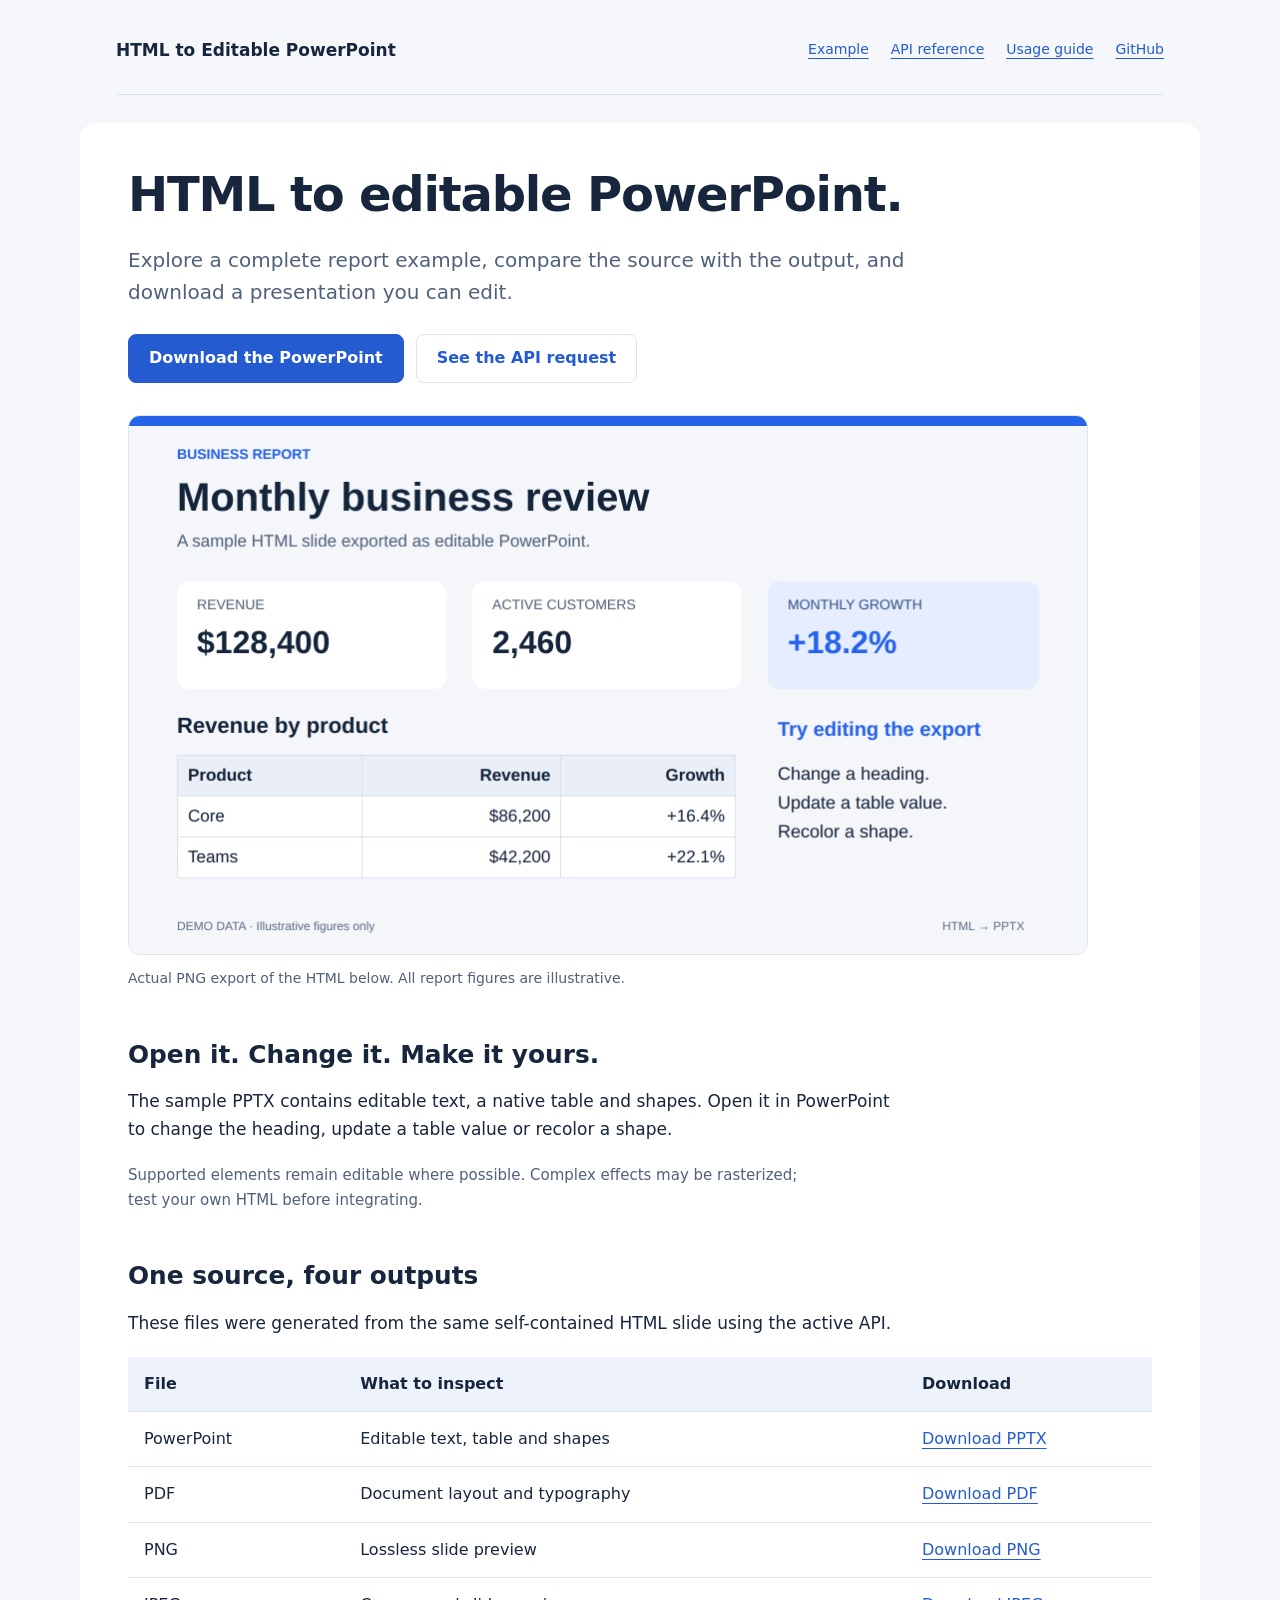
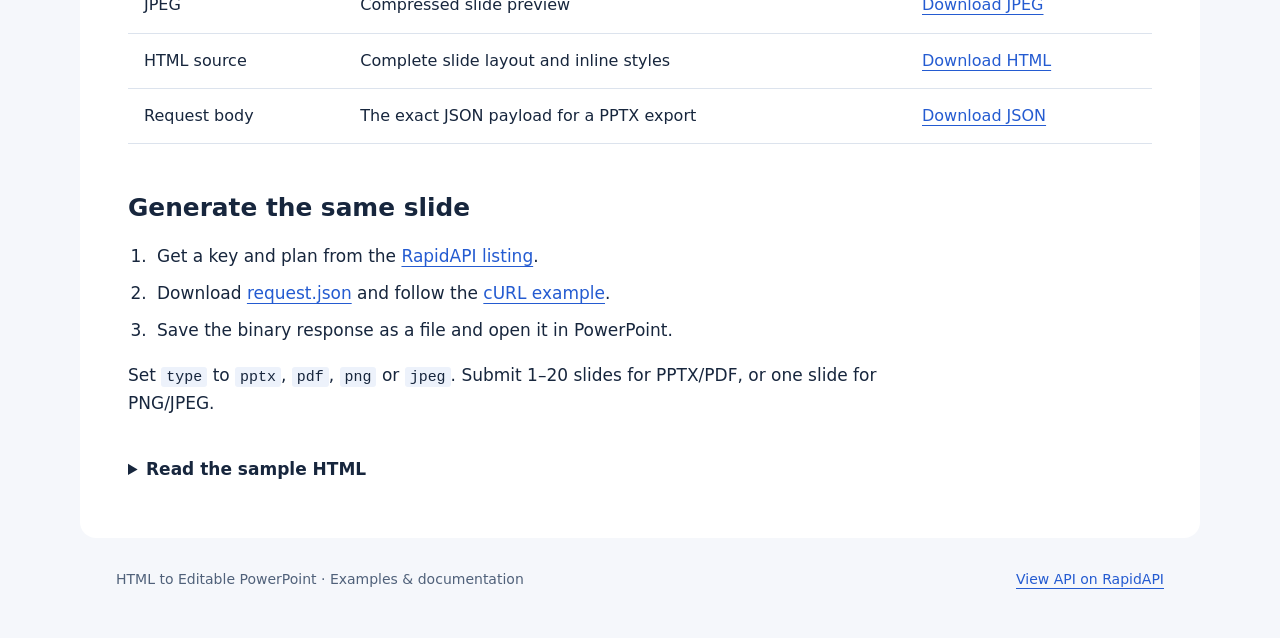
==== index.html @ c00c4b7a "feat(site): add responsive examples and integration documentation" ====
<!doctype html><html lang="en"><head><meta charset="utf-8"><meta name="viewport" content="width=device-width,initial-scale=1">
<title>HTML to Editable PowerPoint — example &amp; documentation</title><meta name="description" content="Download a real editable PowerPoint example, inspect its HTML source, and learn how to export PPTX, PDF, PNG and JPEG through the API.">
<link rel="stylesheet" href="styles.css"><script src="site.js" defer></script>
<meta property="og:title" content="HTML to Editable PowerPoint — example &amp; documentation"><meta property="og:description" content="Download a real editable PowerPoint example, inspect its HTML source, and learn how to export PPTX, PDF, PNG and JPEG through the API."><meta property="og:type" content="website">
</head><body><a class="skip" href="#main">Skip to content</a><header><nav aria-label="Main navigation"><a class="brand" href="./">HTML to Editable PowerPoint</a><div class="nav-links"><a href="./">Example</a><a href="api-reference.html">API reference</a><a href="usage.html">Usage guide</a><a href="https://github.com/html-to-powerpoint/html-to-editable-powerpoint">GitHub</a></div></nav></header><main id="main"><section class="intro"><h1>HTML to editable PowerPoint.</h1><p>Explore a complete report example, compare the source with the output, and download a presentation you can edit.</p><div class="actions"><a class="button primary" href="examples/monthly-report.pptx" download>Download the PowerPoint</a><a class="button" href="api-reference.html#curl-example">See the API request</a></div></section>
<figure class="example"><img src="examples/monthly-report.png" width="960" height="540" alt="Generated monthly business review slide with illustrative revenue figures, a revenue table and instructions to edit the export"><figcaption>Actual PNG export of the HTML below. All report figures are illustrative.</figcaption></figure>
<section><h2>Open it. Change it. Make it yours.</h2><p>The sample PPTX contains editable text, a native table and shapes. Open it in PowerPoint to change the heading, update a table value or recolor a shape.</p><p class="note">Supported elements remain editable where possible. Complex effects may be rasterized; test your own HTML before integrating.</p></section>
<section id="downloads"><h2>One source, four outputs</h2><p>These files were generated from the same self-contained HTML slide using the active API.</p><div class="table-scroll" tabindex="0" role="region" aria-label="Sample downloads"><table><thead><tr><th>File</th><th>What to inspect</th><th>Download</th></tr></thead><tbody>
<tr><td>PowerPoint</td><td>Editable text, table and shapes</td><td><a href="examples/monthly-report.pptx" download>Download PPTX</a></td></tr>
<tr><td>PDF</td><td>Document layout and typography</td><td><a href="examples/monthly-report.pdf" download>Download PDF</a></td></tr>
<tr><td>PNG</td><td>Lossless slide preview</td><td><a href="examples/monthly-report.png" download>Download PNG</a></td></tr>
<tr><td>JPEG</td><td>Compressed slide preview</td><td><a href="examples/monthly-report.jpeg" download>Download JPEG</a></td></tr>
<tr><td>HTML source</td><td>Complete slide layout and inline styles</td><td><a href="examples/monthly-report.html" download>Download HTML</a></td></tr>
<tr><td>Request body</td><td>The exact JSON payload for a PPTX export</td><td><a href="examples/request.json" download>Download JSON</a></td></tr></tbody></table></div></section>
<section><h2>Generate the same slide</h2><ol><li>Get a key and plan from the <a href="https://rapidapi.com/zhouxinyu1001/api/html-to-editable-powerpoint">RapidAPI listing</a>.</li><li>Download <a href="examples/request.json" download>request.json</a> and follow the <a href="api-reference.html#curl-example">cURL example</a>.</li><li>Save the binary response as a file and open it in PowerPoint.</li></ol><p>Set <code>type</code> to <code>pptx</code>, <code>pdf</code>, <code>png</code> or <code>jpeg</code>. Submit 1–20 slides for PPTX/PDF, or one slide for PNG/JPEG.</p>
<details><summary>Read the sample HTML</summary><pre><code>&lt;!doctype html&gt;
&lt;html lang=&quot;en&quot;&gt;
&lt;head&gt;&lt;meta charset=&quot;utf-8&quot;&gt;&lt;title&gt;Monthly business review&lt;/title&gt;&lt;/head&gt;
&lt;body style=&quot;margin:0;width:960px;height:540px;background:#f4f6fa;font-family:Arial;color:#14243a&quot;&gt;
&lt;div style=&quot;position:absolute;left:0;top:0;width:960px;height:10px;background:#2563eb&quot;&gt;&lt;/div&gt;
&lt;p style=&quot;position:absolute;left:48px;top:30px;margin:0;font-size:14px;font-weight:bold;color:#2563eb&quot;&gt;BUSINESS REPORT&lt;/p&gt;
&lt;h1 style=&quot;position:absolute;left:48px;top:60px;margin:0;font-size:40px&quot;&gt;Monthly business review&lt;/h1&gt;
&lt;p style=&quot;position:absolute;left:48px;top:116px;margin:0;font-size:17px;color:#53647a&quot;&gt;A sample HTML slide exported as editable PowerPoint.&lt;/p&gt;
&lt;div style=&quot;position:absolute;left:48px;top:166px;width:270px;height:108px;background:#ffffff;border-radius:12px&quot;&gt;&lt;/div&gt;
&lt;p style=&quot;position:absolute;left:68px;top:181px;margin:0;font-size:14px;color:#53647a&quot;&gt;REVENUE&lt;/p&gt;
&lt;p style=&quot;position:absolute;left:68px;top:209px;margin:0;font-size:32px;font-weight:bold&quot;&gt;$128,400&lt;/p&gt;
&lt;div style=&quot;position:absolute;left:344px;top:166px;width:270px;height:108px;background:#ffffff;border-radius:12px&quot;&gt;&lt;/div&gt;
&lt;p style=&quot;position:absolute;left:364px;top:181px;margin:0;font-size:14px;color:#53647a&quot;&gt;ACTIVE CUSTOMERS&lt;/p&gt;
&lt;p style=&quot;position:absolute;left:364px;top:209px;margin:0;font-size:32px;font-weight:bold&quot;&gt;2,460&lt;/p&gt;
&lt;div style=&quot;position:absolute;left:640px;top:166px;width:272px;height:108px;background:#e5edff;border-radius:12px&quot;&gt;&lt;/div&gt;
&lt;p style=&quot;position:absolute;left:660px;top:181px;margin:0;font-size:14px;color:#365487&quot;&gt;MONTHLY GROWTH&lt;/p&gt;
&lt;p style=&quot;position:absolute;left:660px;top:209px;margin:0;font-size:32px;font-weight:bold;color:#2563eb&quot;&gt;+18.2%&lt;/p&gt;
&lt;h2 style=&quot;position:absolute;left:48px;top:298px;margin:0;font-size:22px&quot;&gt;Revenue by product&lt;/h2&gt;
&lt;table style=&quot;position:absolute;left:48px;top:340px;width:560px;border-collapse:collapse;font-size:17px;background:#ffffff&quot;&gt;
&lt;tr&gt;&lt;th style=&quot;padding:10px;text-align:left;border:1px solid #dbe2ec;background:#e9eef7&quot;&gt;Product&lt;/th&gt;&lt;th style=&quot;padding:10px;text-align:right;border:1px solid #dbe2ec;background:#e9eef7&quot;&gt;Revenue&lt;/th&gt;&lt;th style=&quot;padding:10px;text-align:right;border:1px solid #dbe2ec;background:#e9eef7&quot;&gt;Growth&lt;/th&gt;&lt;/tr&gt;
&lt;tr&gt;&lt;td style=&quot;padding:10px;border:1px solid #dbe2ec&quot;&gt;Core&lt;/td&gt;&lt;td style=&quot;padding:10px;text-align:right;border:1px solid #dbe2ec&quot;&gt;$86,200&lt;/td&gt;&lt;td style=&quot;padding:10px;text-align:right;border:1px solid #dbe2ec&quot;&gt;+16.4%&lt;/td&gt;&lt;/tr&gt;
&lt;tr&gt;&lt;td style=&quot;padding:10px;border:1px solid #dbe2ec&quot;&gt;Teams&lt;/td&gt;&lt;td style=&quot;padding:10px;text-align:right;border:1px solid #dbe2ec&quot;&gt;$42,200&lt;/td&gt;&lt;td style=&quot;padding:10px;text-align:right;border:1px solid #dbe2ec&quot;&gt;+22.1%&lt;/td&gt;&lt;/tr&gt;
&lt;/table&gt;
&lt;h2 style=&quot;position:absolute;left:650px;top:304px;margin:0;font-size:20px;color:#2563eb&quot;&gt;Try editing the export&lt;/h2&gt;
&lt;p style=&quot;position:absolute;left:650px;top:345px;width:254px;margin:0;font-size:18px;line-height:1.6&quot;&gt;Change a heading.&lt;br&gt;Update a table value.&lt;br&gt;Recolor a shape.&lt;/p&gt;
&lt;p style=&quot;position:absolute;left:48px;top:505px;margin:0;font-size:12px;color:#62748b&quot;&gt;DEMO DATA · Illustrative figures only&lt;/p&gt;
&lt;p style=&quot;position:absolute;left:815px;top:505px;margin:0;font-size:12px;color:#62748b&quot;&gt;HTML → PPTX&lt;/p&gt;
&lt;/body&gt;
&lt;/html&gt;
</code></pre></details></section></main><footer><p>HTML to Editable PowerPoint · Examples & documentation</p><a href="https://rapidapi.com/zhouxinyu1001/api/html-to-editable-powerpoint">View API on RapidAPI</a></footer></body></html>
---- styles.css ----
:root{color-scheme:light;--ink:#17263d;--muted:#50617a;--blue:#245bd1;--line:#dce3ed;--paper:#fff;--surface:#f5f7fb}
*{box-sizing:border-box}html{scroll-behavior:smooth;scrollbar-color:#a7b5ca var(--surface);scroll-padding-top:24px}
body{margin:0;background:var(--surface);color:var(--ink);font:17px/1.65 system-ui,-apple-system,BlinkMacSystemFont,"Segoe UI",sans-serif}
::selection{background:#d8e5ff;color:#10264c}a{color:var(--blue);text-underline-offset:4px}a:hover{color:#173e95}
:focus-visible{outline:3px solid var(--blue);outline-offset:4px}header,main,footer{max-width:1120px;margin-inline:auto}
header{padding:28px 36px 0}nav{display:flex;align-items:center;justify-content:space-between;gap:16px;flex-wrap:wrap;border-bottom:1px solid var(--line);padding-bottom:22px}
.brand{font-size:17px;font-weight:750;text-decoration:none;color:var(--ink)}.nav-links{display:flex;flex-wrap:wrap;gap:8px 22px;font-size:14px}.nav-links a{display:inline-flex;align-items:center;min-height:44px}
main{margin-top:28px;padding:44px 48px;background:var(--paper);border-radius:16px}h1{max-width:24ch;font-size:clamp(2.1rem,4.2vw,3rem);line-height:1.15;letter-spacing:-.025em;margin:0 0 22px;text-wrap:balance}
h2{font-size:1.55rem;line-height:1.3;margin:48px 0 16px;text-wrap:balance}h3{line-height:1.35}p,li{max-width:72ch}p{margin:0 0 20px}.intro>p{font-size:20px;line-height:1.6;max-width:64ch;color:var(--muted)}
.actions{display:flex;gap:12px;flex-wrap:wrap;margin:26px 0 32px}.button{display:inline-flex;justify-content:center;align-items:center;min-height:48px;border:1px solid var(--line);border-radius:8px;padding:10px 20px;text-decoration:none;font-size:16px;font-weight:650}.primary{background:var(--blue);color:#fff;border-color:var(--blue)}.primary:hover{background:#173e95;border-color:#173e95;color:#fff}
.example{margin:32px 0 38px}.example img{display:block;max-width:100%;height:auto;border:1px solid var(--line);border-radius:12px}figcaption{font-size:14px;color:var(--muted);padding-top:12px}.note{color:var(--muted);font-size:15px}
.table-scroll{overflow-x:auto;margin:20px 0 30px}table{border-collapse:collapse;width:100%;font-size:16px;font-variant-numeric:tabular-nums}td,th{padding:14px 16px;border-bottom:1px solid var(--line);text-align:left;vertical-align:top}th{background:#edf2fb;font-weight:650}td:last-child a{white-space:nowrap}
pre{position:relative;background:#101d32;color:#e7efff;padding:25px;overflow:auto;border-radius:10px;max-width:100%;font-size:14px;line-height:1.65}code{font-family:ui-monospace,SFMono-Regular,Consolas,monospace;font-size:.88em}pre code{font-size:inherit}p code,td code,li code{background:#edf2fb;padding:2px 5px;border-radius:3px}
details{margin-top:28px}summary{cursor:pointer;font-weight:650;min-height:44px;padding-block:10px}summary:hover{color:var(--blue)}ol{padding-left:24px}li{padding-left:5px;margin:9px 0}.copy-code{background:#edf2fb;color:#17263d;border:0;border-radius:6px;padding:10px 14px;min-height:44px;font:600 14px system-ui;cursor:pointer;margin-bottom:8px}.copy-code:hover{background:#d8e5ff}.copy-status{font-size:14px;color:var(--muted);margin-left:12px}
footer{padding:30px 36px 48px;display:flex;justify-content:space-between;gap:20px;flex-wrap:wrap;font-size:14px;color:var(--muted)}footer p{margin:0}.skip{position:absolute;left:20px;top:-100px;background:#fff;padding:12px;z-index:10}.skip:focus{top:10px}
@media(max-width:700px){header{padding:18px 20px 0}.nav-links{gap:4px 18px}main{margin-top:16px;padding:28px 20px;border-radius:0}.intro>p{font-size:18px}.actions{display:grid;grid-template-columns:1fr}.table-scroll table{min-width:540px}pre{padding:18px;font-size:13px}footer{padding:26px 20px}.example{margin-top:24px}h2{margin-top:36px}}
@media(prefers-reduced-motion:reduce){html{scroll-behavior:auto}}
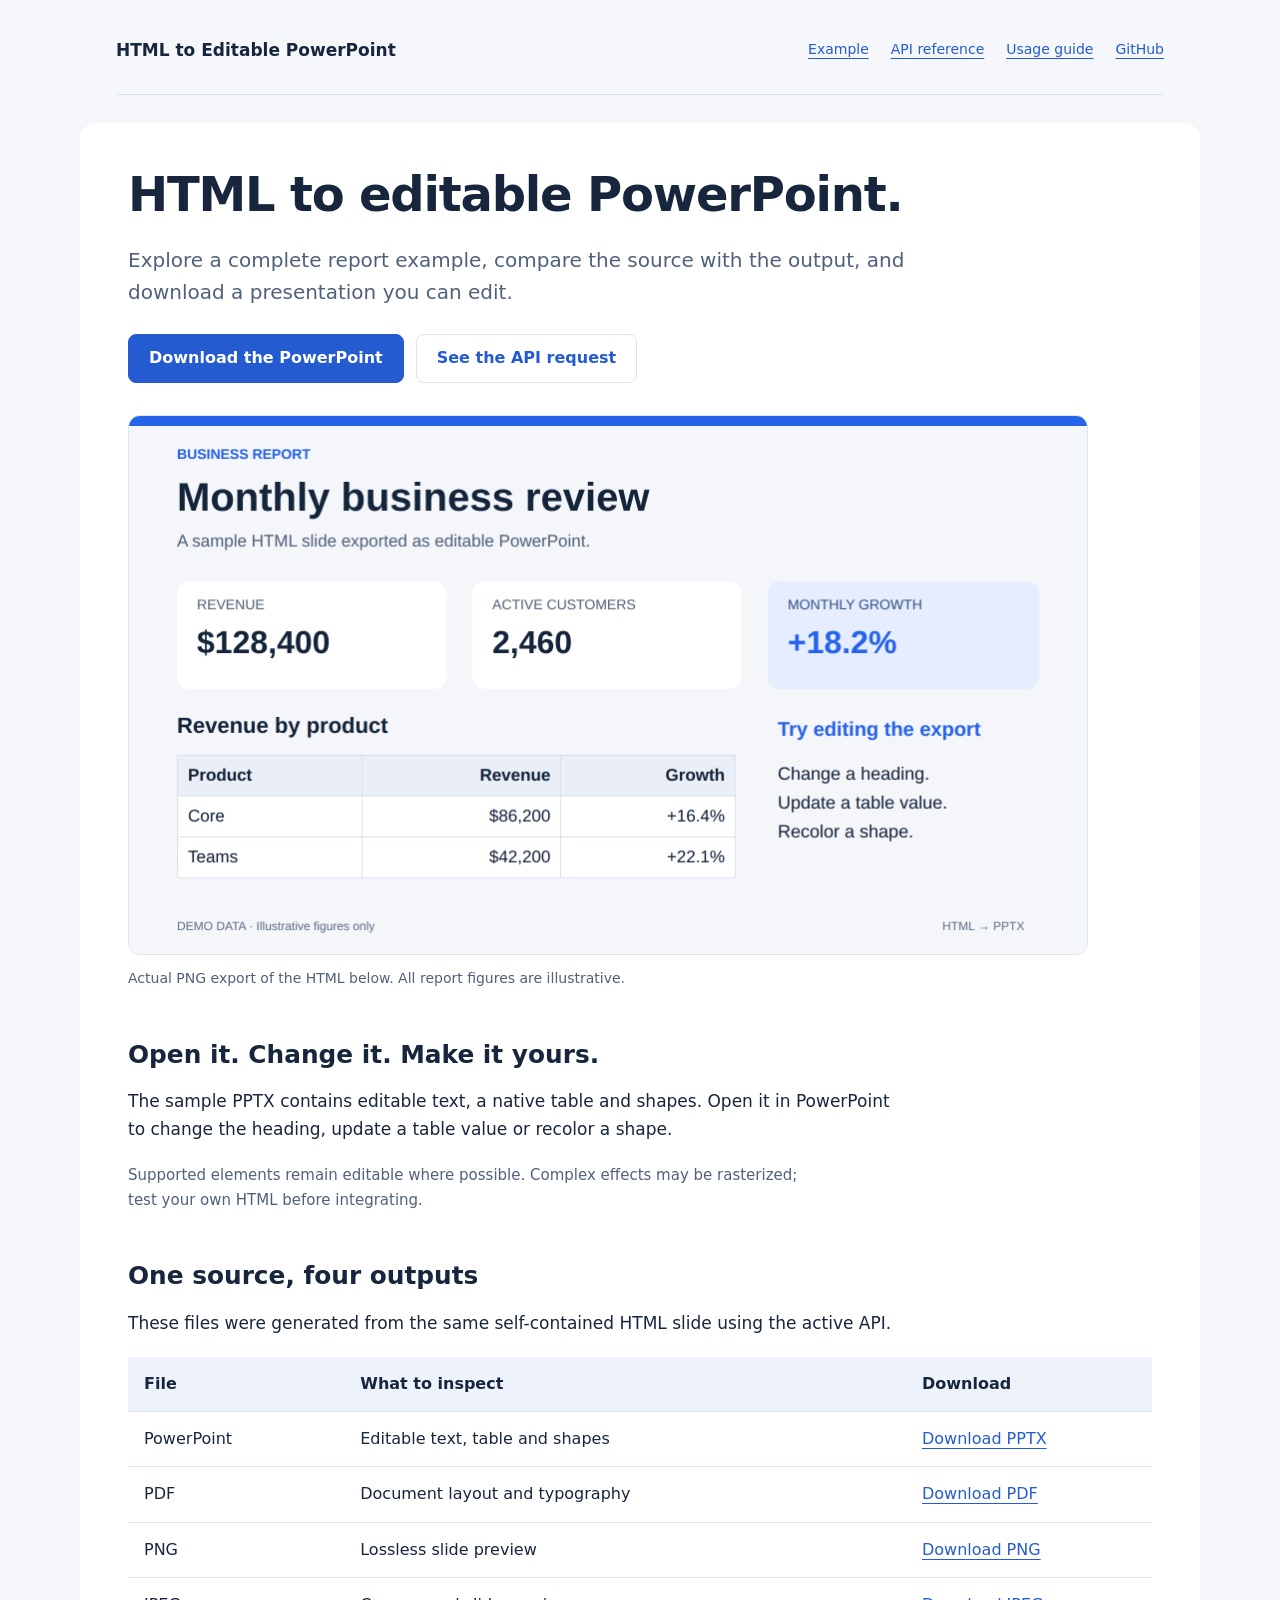
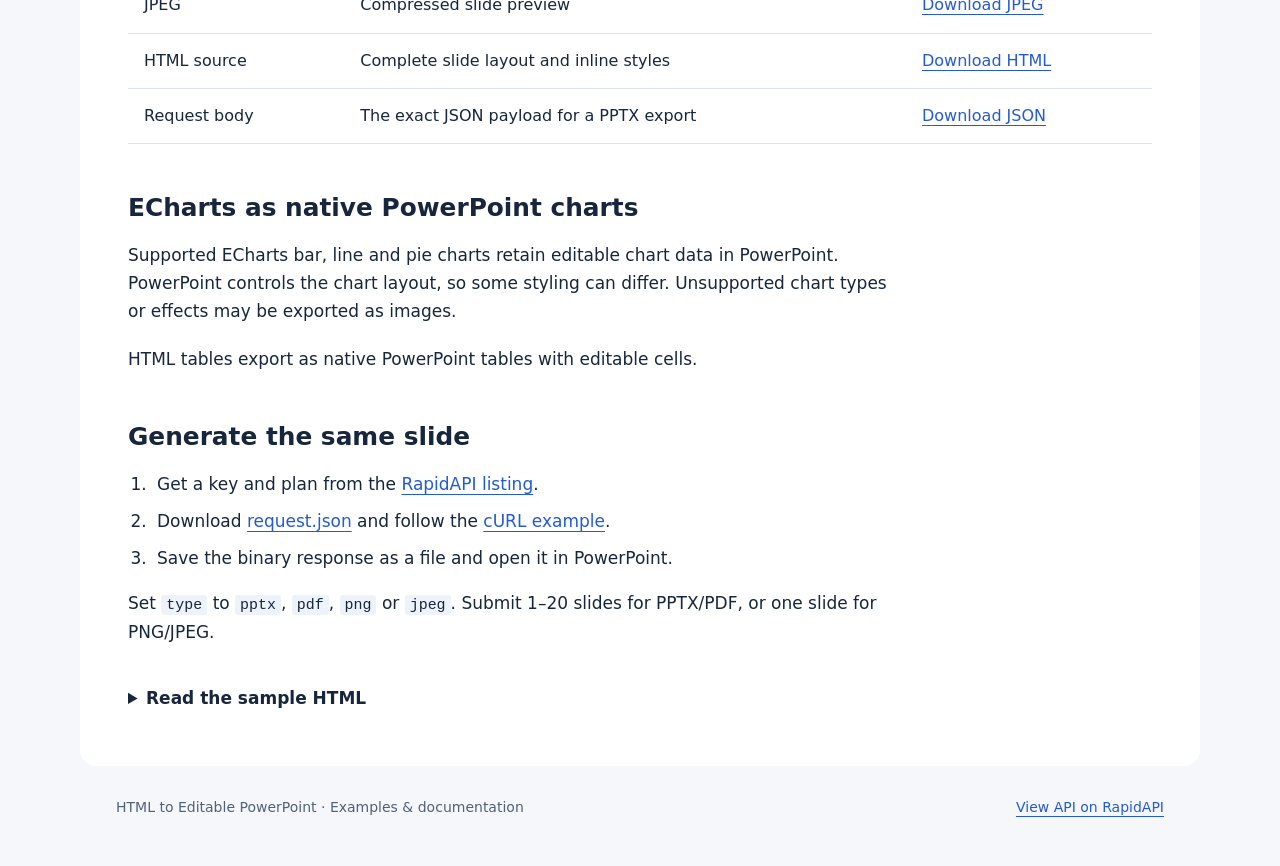
==== commit de74ea7b: "docs(site): explain editable ECharts charts and HTML tables" ====
--- a/index.html
+++ b/index.html
@@ -12,6 +12,7 @@
 <tr><td>JPEG</td><td>Compressed slide preview</td><td><a href="examples/monthly-report.jpeg" download>Download JPEG</a></td></tr>
 <tr><td>HTML source</td><td>Complete slide layout and inline styles</td><td><a href="examples/monthly-report.html" download>Download HTML</a></td></tr>
 <tr><td>Request body</td><td>The exact JSON payload for a PPTX export</td><td><a href="examples/request.json" download>Download JSON</a></td></tr></tbody></table></div></section>
+<section><h2>ECharts as native PowerPoint charts</h2><p>Supported ECharts bar, line and pie charts retain editable chart data in PowerPoint. PowerPoint controls the chart layout, so some styling can differ. Unsupported chart types or effects may be exported as images.</p><p>HTML tables export as native PowerPoint tables with editable cells.</p></section>
 <section><h2>Generate the same slide</h2><ol><li>Get a key and plan from the <a href="https://rapidapi.com/zhouxinyu1001/api/html-to-editable-powerpoint">RapidAPI listing</a>.</li><li>Download <a href="examples/request.json" download>request.json</a> and follow the <a href="api-reference.html#curl-example">cURL example</a>.</li><li>Save the binary response as a file and open it in PowerPoint.</li></ol><p>Set <code>type</code> to <code>pptx</code>, <code>pdf</code>, <code>png</code> or <code>jpeg</code>. Submit 1–20 slides for PPTX/PDF, or one slide for PNG/JPEG.</p>
 <details><summary>Read the sample HTML</summary><pre><code>&lt;!doctype html&gt;
 &lt;html lang=&quot;en&quot;&gt;
